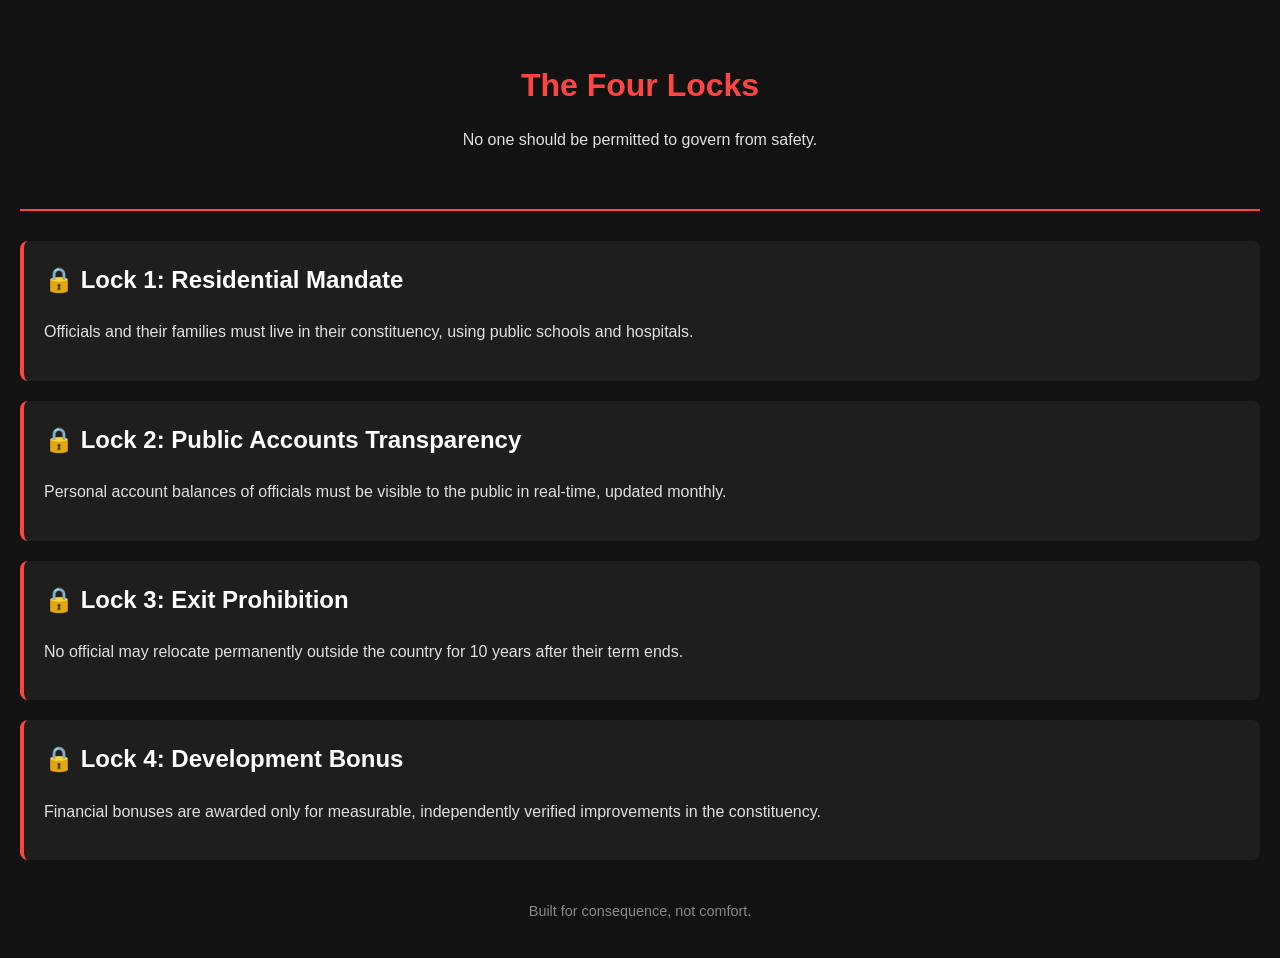
==== index.html @ 411711a0 "Initial commit: Added Four Locks homepage" ====
<!DOCTYPE html>
   <html lang="en">
   <head>
       <meta charset="UTF-8">
       <meta name="viewport" content="width=device-width, initial-scale=1.0">
       <title>The Four Locks | Government Accountability</title>
       <link rel="stylesheet" href="style.css">
   </head>
   <body>
       <header>
           <h1>The Four Locks</h1>
           <p>No one should be permitted to govern from safety.</p>
       </header>
       
       <main>
           <div class="lock">
               <h2>🔒 Lock 1: Residential Mandate</h2>
               <p>Officials and their families must live in their constituency, using public schools and hospitals.</p>
           </div>
           
           <div class="lock">
               <h2>🔒 Lock 2: Public Accounts Transparency</h2>
               <p>Personal account balances of officials must be visible to the public in real-time, updated monthly.</p>
           </div>
           
           <div class="lock">
               <h2>🔒 Lock 3: Exit Prohibition</h2>
               <p>No official may relocate permanently outside the country for 10 years after their term ends.</p>
           </div>
           
           <div class="lock">
               <h2>🔒 Lock 4: Development Bonus</h2>
               <p>Financial bonuses are awarded only for measurable, independently verified improvements in the constituency.</p>
           </div>
       </main>

       <footer>
           <p>Built for consequence, not comfort.</p>
       </footer>
   </body>
   </html>
---- style.css ----
body {
       font-family: Arial, sans-serif;
       background-color: #121212;
       color: #e0e0e0;
       margin: 0;
       padding: 20px;
       line-height: 1.6;
   }
   header {
       text-align: center;
       padding: 40px 0;
       border-bottom: 2px solid #ff4444;
       margin-bottom: 30px;
   }
   h1 {
       color: #ff4444;
       margin: 0;
   }
   .lock {
       background-color: #1e1e1e;
       padding: 20px;
       margin-bottom: 20px;
       border-radius: 8px;
       border-left: 4px solid #ff4444;
   }
   h2 {
       margin-top: 0;
       color: #ffffff;
   }
   footer {
       text-align: center;
       margin-top: 40px;
       color: #888;
       font-size: 0.9em;
   }
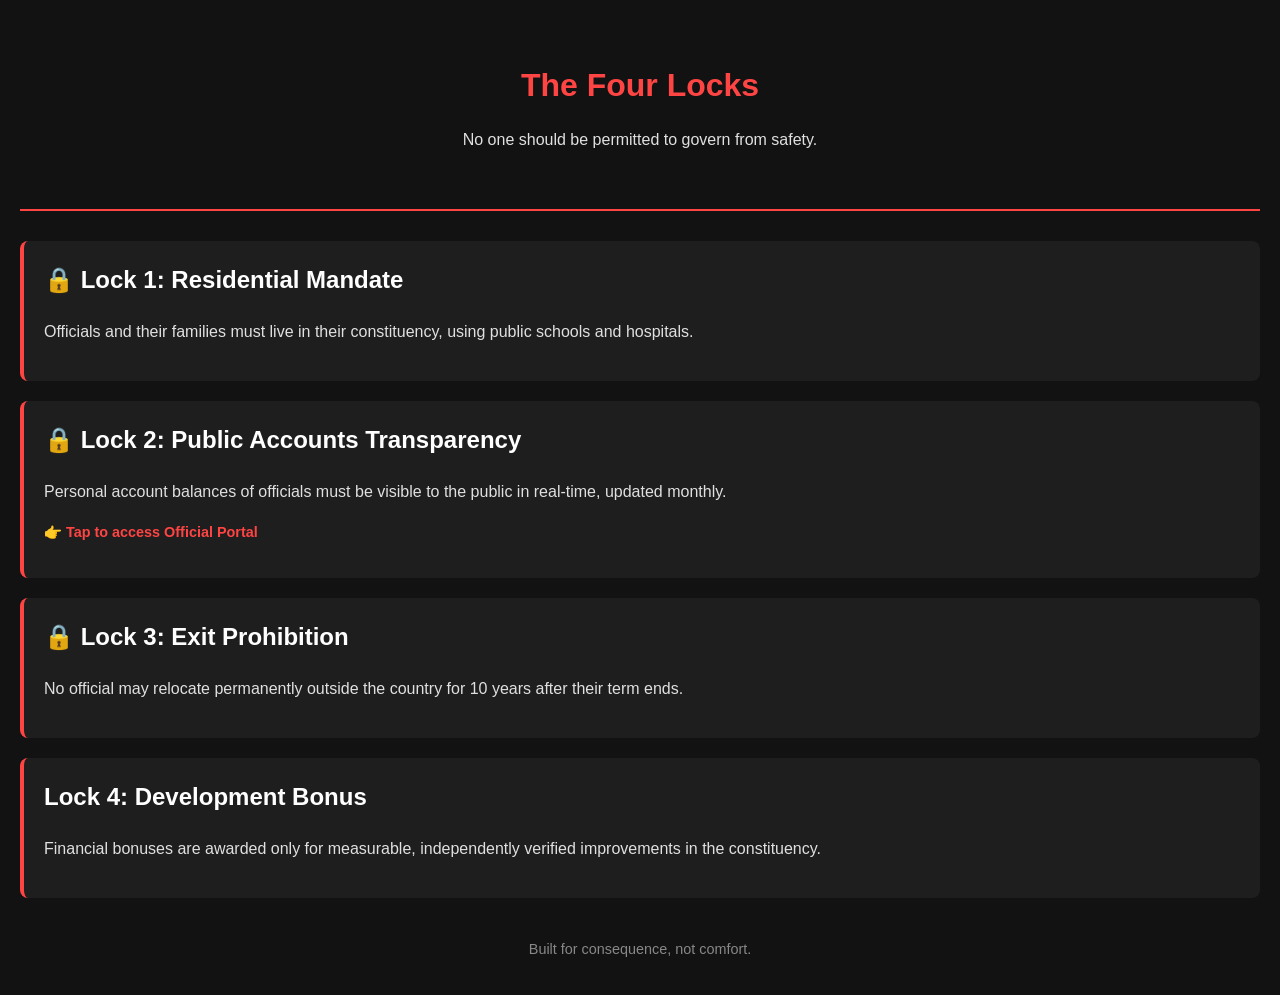
==== commit 41cfce1c: "Added Lock 2 official portal with login and threshold alerts" ====
--- a/index.html
+++ b/index.html
@@ -1,41 +1,42 @@
 <!DOCTYPE html>
-   <html lang="en">
-   <head>
-       <meta charset="UTF-8">
-       <meta name="viewport" content="width=device-width, initial-scale=1.0">
-       <title>The Four Locks | Government Accountability</title>
-       <link rel="stylesheet" href="style.css">
-   </head>
-   <body>
-       <header>
-           <h1>The Four Locks</h1>
-           <p>No one should be permitted to govern from safety.</p>
-       </header>
-       
-       <main>
-           <div class="lock">
-               <h2>🔒 Lock 1: Residential Mandate</h2>
-               <p>Officials and their families must live in their constituency, using public schools and hospitals.</p>
-           </div>
-           
-           <div class="lock">
-               <h2>🔒 Lock 2: Public Accounts Transparency</h2>
-               <p>Personal account balances of officials must be visible to the public in real-time, updated monthly.</p>
-           </div>
-           
-           <div class="lock">
-               <h2>🔒 Lock 3: Exit Prohibition</h2>
-               <p>No official may relocate permanently outside the country for 10 years after their term ends.</p>
-           </div>
-           
-           <div class="lock">
-               <h2>🔒 Lock 4: Development Bonus</h2>
-               <p>Financial bonuses are awarded only for measurable, independently verified improvements in the constituency.</p>
-           </div>
-       </main>
+<html lang="en">
+<head>
+    <meta charset="UTF-8">
+    <meta name="viewport" content="width=device-width, initial-scale=1.0">
+    <title>The Four Locks | Government Accountability</title>
+    <link rel="stylesheet" href="style.css">
+</head>
+<body>
+    <header>
+        <h1>The Four Locks</h1>
+        <p>No one should be permitted to govern from safety.</p>
+    </header>
+    
+    <main>
+        <div class="lock">
+            <h2>🔒 Lock 1: Residential Mandate</h2>
+            <p>Officials and their families must live in their constituency, using public schools and hospitals.</p>
+        </div>
+        
+        <div class="lock clickable" onclick="window.location.href='official-portal.html'">
+            <h2>🔒 Lock 2: Public Accounts Transparency</h2>
+            <p>Personal account balances of officials must be visible to the public in real-time, updated monthly.</p>
+            <p class="click-hint">👉 Tap to access Official Portal</p>
+        </div>
+        
+        <div class="lock">
+            <h2>🔒 Lock 3: Exit Prohibition</h2>
+            <p>No official may relocate permanently outside the country for 10 years after their term ends.</p>
+        </div>
+        
+        <div class="lock">
+            <h2> Lock 4: Development Bonus</h2>
+            <p>Financial bonuses are awarded only for measurable, independently verified improvements in the constituency.</p>
+        </div>
+    </main>
 
-       <footer>
-           <p>Built for consequence, not comfort.</p>
-       </footer>
-   </body>
-   </html>
+    <footer>
+        <p>Built for consequence, not comfort.</p>
+    </footer>
+</body>
+</html>
--- a/style.css
+++ b/style.css
@@ -33,3 +33,132 @@
        color: #888;
        font-size: 0.9em;
    }
+/* Clickable lock styling */
+.clickable {
+    cursor: pointer;
+    transition: transform 0.2s, box-shadow 0.2s;
+}
+
+.clickable:hover {
+    transform: translateY(-2px);
+    box-shadow: 0 4px 12px rgba(255, 68, 68, 0.3);
+}
+
+.clickable:active {
+    transform: translateY(0);
+}
+
+.click-hint {
+    color: #ff4444;
+    font-weight: bold;
+    margin-top: 10px;
+    font-size: 0.9em;
+}
+
+/* Portal page styles */
+.portal-container {
+    max-width: 600px;
+    margin: 0 auto;
+    padding: 20px;
+}
+
+.login-form, .dashboard {
+    background-color: #1e1e1e;
+    padding: 30px;
+    border-radius: 8px;
+    border-left: 4px solid #ff4444;
+    margin-top: 30px;
+}
+
+.form-group {
+    margin-bottom: 20px;
+}
+
+.form-group label {
+    display: block;
+    margin-bottom: 8px;
+    color: #ff4444;
+    font-weight: bold;
+}
+
+.form-group input {
+    width: 100%;
+    padding: 12px;
+    background-color: #121212;
+    border: 1px solid #333;
+    border-radius: 4px;
+    color: #e0e0e0;
+    font-size: 16px;
+}
+
+.btn {
+    background-color: #ff4444;
+    color: white;
+    padding: 12px 24px;
+    border: none;
+    border-radius: 4px;
+    cursor: pointer;
+    font-size: 16px;
+    width: 100%;
+    font-weight: bold;
+}
+
+.btn:hover {
+    background-color: #ff6666;
+}
+
+.account-card {
+    background-color: #121212;
+    padding: 20px;
+    border-radius: 8px;
+    margin-bottom: 20px;
+    border: 1px solid #333;
+}
+
+.account-card h3 {
+    color: #ff4444;
+    margin-top: 0;
+}
+
+.balance-display {
+    font-size: 2em;
+    font-weight: bold;
+    color: #4CAF50;
+    margin: 15px 0;
+}
+
+.threshold-alert {
+    background-color: #ff4444;
+    color: white;
+    padding: 15px;
+    border-radius: 8px;
+    margin: 20px 0;
+    font-weight: bold;
+    text-align: center;
+    animation: pulse 2s infinite;
+}
+
+@keyframes pulse {
+    0%, 100% { opacity: 1; }
+    50% { opacity: 0.7; }
+}
+
+.back-link {
+    display: inline-block;
+    margin-top: 20px;
+    color: #ff4444;
+    text-decoration: none;
+}
+
+.back-link:hover {
+    text-decoration: underline;
+}
+
+.error-message {
+    background-color: #ff4444;
+    color: white;
+    padding: 10px;
+    border-radius: 4px;
+    margin-bottom: 15px;
+    text-align: center;
+}
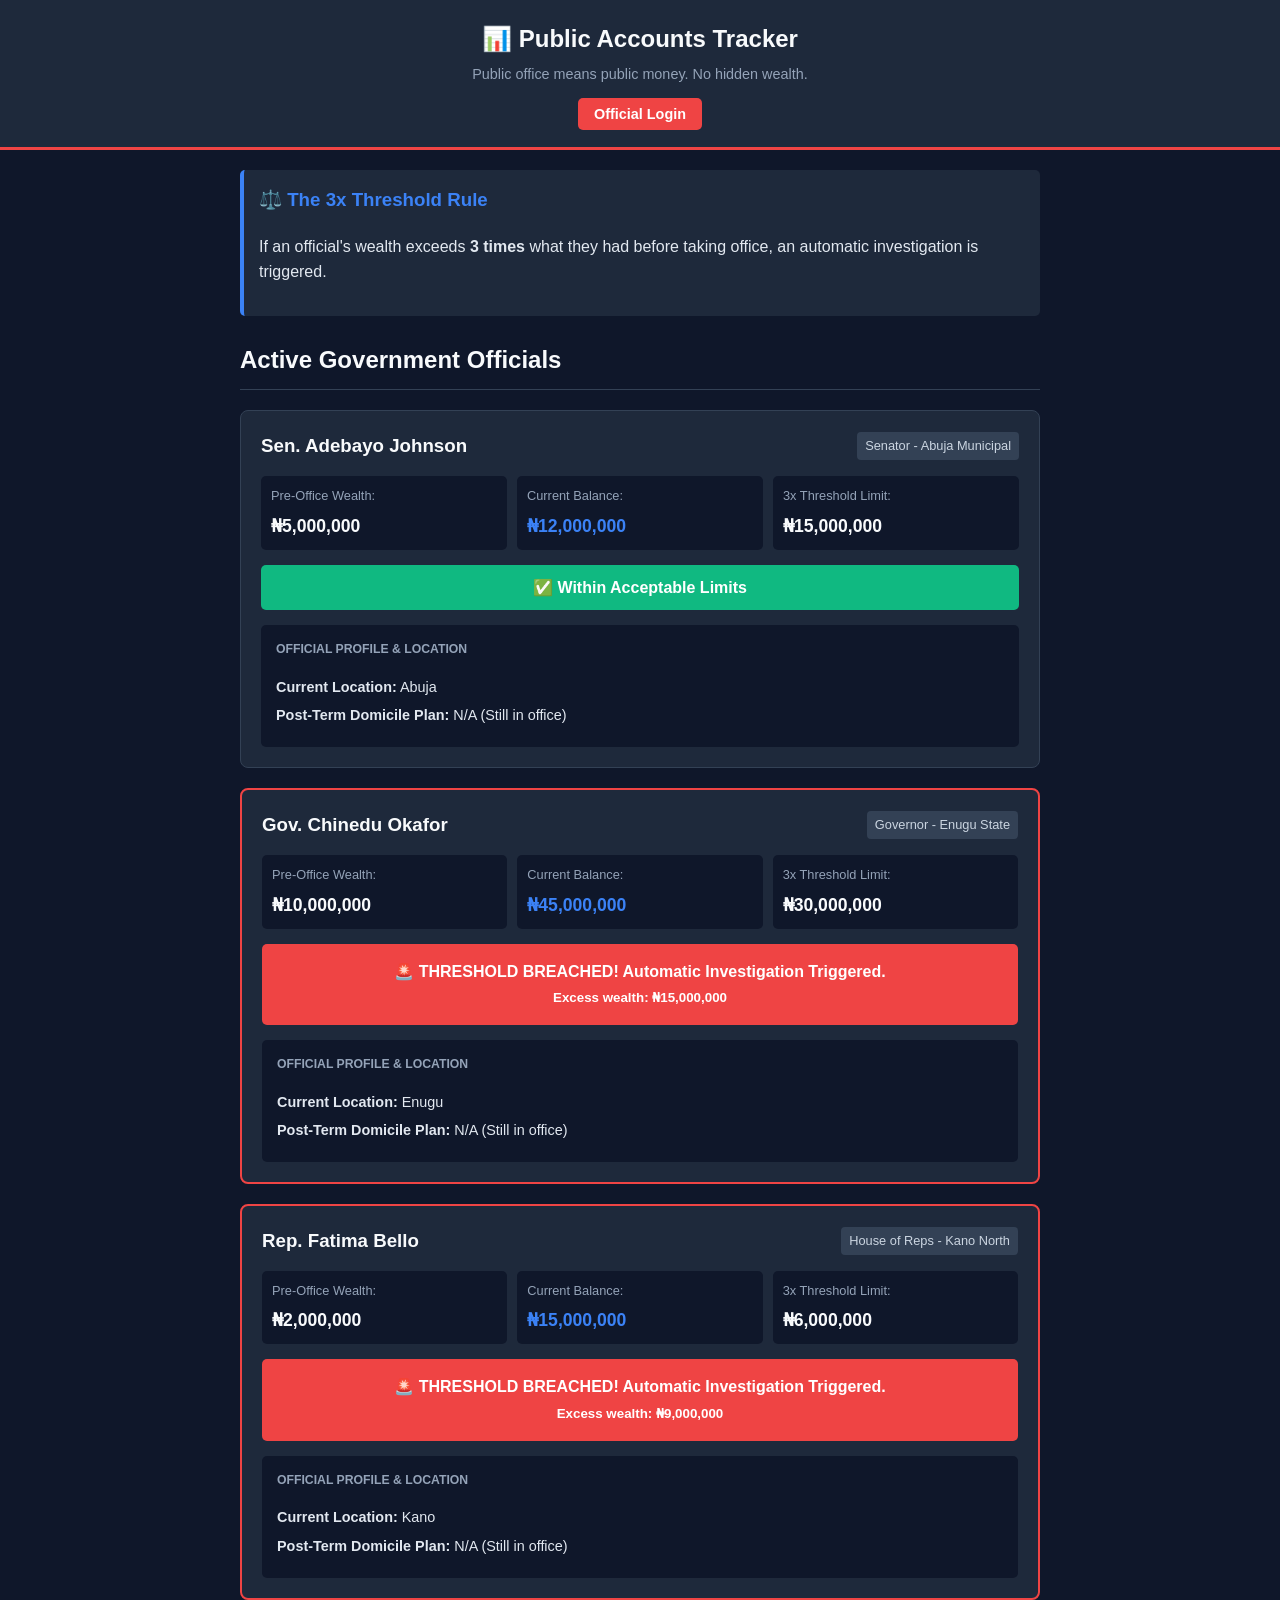
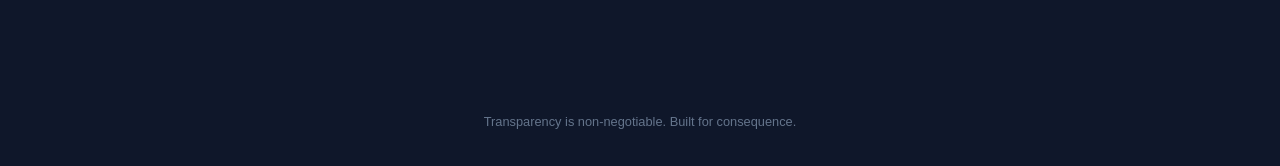
==== commit 7ba4c264: "Rebuilt as Public Financial Accountability Tracker" ====
--- a/index.html
+++ b/index.html
@@ -3,40 +3,32 @@
 <head>
     <meta charset="UTF-8">
     <meta name="viewport" content="width=device-width, initial-scale=1.0">
-    <title>The Four Locks | Government Accountability</title>
+    <title>Public Accounts Tracker | Government Accountability</title>
     <link rel="stylesheet" href="style.css">
 </head>
 <body>
     <header>
-        <h1>The Four Locks</h1>
-        <p>No one should be permitted to govern from safety.</p>
+        <h1>📊 Public Accounts Tracker</h1>
+        <p>Public office means public money. No hidden wealth.</p>
+        <a href="official-login.html" class="official-btn">Official Login</a>
     </header>
-    
+
     <main>
-        <div class="lock">
-            <h2>🔒 Lock 1: Residential Mandate</h2>
-            <p>Officials and their families must live in their constituency, using public schools and hospitals.</p>
+        <div class="info-banner">
+            <h3>⚖️ The 3x Threshold Rule</h3>
+            <p>If an official's wealth exceeds <strong>3 times</strong> what they had before taking office, an automatic investigation is triggered.</p>
         </div>
-        
-        <div class="lock clickable" onclick="window.location.href='official-portal.html'">
-            <h2>🔒 Lock 2: Public Accounts Transparency</h2>
-            <p>Personal account balances of officials must be visible to the public in real-time, updated monthly.</p>
-            <p class="click-hint">👉 Tap to access Official Portal</p>
-        </div>
-        
-        <div class="lock">
-            <h2>🔒 Lock 3: Exit Prohibition</h2>
-            <p>No official may relocate permanently outside the country for 10 years after their term ends.</p>
-        </div>
-        
-        <div class="lock">
-            <h2> Lock 4: Development Bonus</h2>
-            <p>Financial bonuses are awarded only for measurable, independently verified improvements in the constituency.</p>
+
+        <h2>Active Government Officials</h2>
+        <div id="officials-list">
+            <!-- Officials will be loaded here by JavaScript -->
         </div>
     </main>
 
     <footer>
-        <p>Built for consequence, not comfort.</p>
+        <p>Transparency is non-negotiable. Built for consequence.</p>
     </footer>
+
+    <script src="script.js"></script>
 </body>
 </html>
--- a/style.css
+++ b/style.css
@@ -1,164 +1,118 @@
+/* Base Styles */
 body {
-       font-family: Arial, sans-serif;
-       background-color: #121212;
-       color: #e0e0e0;
-       margin: 0;
-       padding: 20px;
-       line-height: 1.6;
-   }
-   header {
-       text-align: center;
-       padding: 40px 0;
-       border-bottom: 2px solid #ff4444;
-       margin-bottom: 30px;
-   }
-   h1 {
-       color: #ff4444;
-       margin: 0;
-   }
-   .lock {
-       background-color: #1e1e1e;
-       padding: 20px;
-       margin-bottom: 20px;
-       border-radius: 8px;
-       border-left: 4px solid #ff4444;
-   }
-   h2 {
-       margin-top: 0;
-       color: #ffffff;
-   }
-   footer {
-       text-align: center;
-       margin-top: 40px;
-       color: #888;
-       font-size: 0.9em;
-   }
-/* Clickable lock styling */
-.clickable {
-    cursor: pointer;
-    transition: transform 0.2s, box-shadow 0.2s;
+    font-family: 'Segoe UI', Tahoma, Geneva, Verdana, sans-serif;
+    background-color: #0f172a; /* Dark navy background */
+    color: #e2e8f0;
+    margin: 0;
+    padding: 0;
+    line-height: 1.6;
 }
 
-.clickable:hover {
-    transform: translateY(-2px);
-    box-shadow: 0 4px 12px rgba(255, 68, 68, 0.3);
+header {
+    background-color: #1e293b;
+    padding: 20px;
+    text-align: center;
+    border-bottom: 3px solid #ef4444; /* Red accent */
 }
 
-.clickable:active {
-    transform: translateY(0);
-}
+header h1 { margin: 0; color: #f8fafc; font-size: 1.5em; }
+header p { margin: 5px 0 15px; color: #94a3b8; font-size: 0.9em; }
 
-.click-hint {
-    color: #ff4444;
+.official-btn {
+    background-color: #ef4444;
+    color: white;
+    padding: 8px 16px;
+    text-decoration: none;
+    border-radius: 5px;
     font-weight: bold;
-    margin-top: 10px;
     font-size: 0.9em;
 }
 
-/* Portal page styles */
-.portal-container {
-    max-width: 600px;
-    margin: 0 auto;
+main { padding: 20px; max-width: 800px; margin: 0 auto; }
+
+h2 { color: #f8fafc; border-bottom: 1px solid #334155; padding-bottom: 10px; }
+
+/* Info Banner */
+.info-banner {
+    background-color: #1e293b;
+    border-left: 4px solid #3b82f6;
+    padding: 15px;
+    border-radius: 5px;
+    margin-bottom: 25px;
+}
+.info-banner h3 { margin-top: 0; color: #3b82f6; }
+
+/* Official Cards */
+.official-card {
+    background-color: #1e293b;
+    border-radius: 8px;
     padding: 20px;
+    margin-bottom: 20px;
+    border: 1px solid #334155;
 }
 
-.login-form, .dashboard {
-    background-color: #1e1e1e;
-    padding: 30px;
-    border-radius: 8px;
-    border-left: 4px solid #ff4444;
-    margin-top: 30px;
+.official-card.breached { border: 2px solid #ef4444; }
+
+.card-header { display: flex; justify-content: space-between; align-items: center; flex-wrap: wrap; margin-bottom: 15px; }
+.card-header h3 { margin: 0; color: #f8fafc; }
+.position-badge { background: #334155; padding: 4px 8px; border-radius: 4px; font-size: 0.8em; color: #cbd5e1; }
+
+.financials { display: grid; grid-template-columns: 1fr; gap: 10px; margin-bottom: 15px; }
+@media (min-width: 600px) { .financials { grid-template-columns: repeat(3, 1fr); } }
+
+.fin-item { background: #0f172a; padding: 10px; border-radius: 5px; }
+.fin-item .label { display: block; font-size: 0.8em; color: #94a3b8; margin-bottom: 5px; }
+.fin-item .value { font-weight: bold; font-size: 1.1em; color: #f8fafc; }
+.fin-item .value.highlight { color: #3b82f6; }
+
+/* Alerts */
+.alarm-box {
+    background-color: #ef4444;
+    color: white;
+    padding: 15px;
+    border-radius: 5px;
+    font-weight: bold;
+    text-align: center;
+    margin-bottom: 15px;
+    animation: pulse 2s infinite;
+}
+@keyframes pulse { 0% { opacity: 1; } 50% { opacity: 0.8; } 100% { opacity: 1; } }
+
+.status-box {
+    background-color: #10b981;
+    color: white;
+    padding: 10px;
+    border-radius: 5px;
+    text-align: center;
+    font-weight: bold;
+    margin-bottom: 15px;
 }
 
-.form-group {
-    margin-bottom: 20px;
-}
+.profile-info { background: #0f172a; padding: 15px; border-radius: 5px; font-size: 0.9em; }
+.profile-info h4 { margin-top: 0; color: #94a3b8; font-size: 0.85em; text-transform: uppercase; }
+.profile-info p { margin: 5px 0; }
 
-.form-group label {
-    display: block;
-    margin-bottom: 8px;
-    color: #ff4444;
-    font-weight: bold;
-}
+/* Login Page Styles */
+.login-container { max-width: 500px; }
+.login-box, .dashboard-box { background: #1e293b; padding: 25px; border-radius: 8px; border: 1px solid #334155; }
+.input-group { margin-bottom: 15px; }
+.input-group label { display: block; margin-bottom: 5px; color: #94a3b8; font-size: 0.9em; }
+.input-group input { width: 100%; padding: 12px; background: #0f172a; border: 1px solid #334155; color: white; border-radius: 5px; box-sizing: border-box; }
 
-.form-group input {
-    width: 100%;
-    padding: 12px;
-    background-color: #121212;
-    border: 1px solid #333;
-    border-radius: 4px;
-    color: #e0e0e0;
-    font-size: 16px;
-}
+.btn-primary { width: 100%; padding: 12px; background: #ef4444; color: white; border: none; border-radius: 5px; font-weight: bold; cursor: pointer; margin-top: 10px; }
+.btn-secondary { width: 100%; padding: 12px; background: #334155; color: white; border: none; border-radius: 5px; font-weight: bold; cursor: pointer; margin-top: 20px; }
 
-.btn {
-    background-color: #ff4444;
-    color: white;
-    padding: 12px 24px;
-    border: none;
-    border-radius: 4px;
-    cursor: pointer;
-    font-size: 16px;
-    width: 100%;
-    font-weight: bold;
-}
+.error-msg { background: #ef4444; color: white; padding: 10px; border-radius: 5px; text-align: center; margin-bottom: 15px; display: none; }
+.demo-creds { background: #0f172a; padding: 10px; border-radius: 5px; font-size: 0.85em; margin-top: 20px; color: #94a3b8; }
+.demo-creds code { color: #3b82f6; background: #1e293b; padding: 2px 5px; border-radius: 3px; }
+.back-link { display: block; text-align: center; margin-top: 15px; color: #3b82f6; text-decoration: none; }
 
-.btn:hover {
-    background-color: #ff6666;
-}
+/* Dashboard Stats */
+.stat-grid { display: grid; grid-template-columns: 1fr; gap: 10px; margin-top: 20px; }
+@media (min-width: 600px) { .stat-grid { grid-template-columns: repeat(3, 1fr); } }
+.stat-card { background: #0f172a; padding: 15px; border-radius: 5px; text-align: center; }
+.stat-label { display: block; font-size: 0.8em; color: #94a3b8; margin-bottom: 5px; }
+.stat-value { display: block; font-size: 1.2em; font-weight: bold; color: #f8fafc; }
+.subtitle { color: #94a3b8; margin-top: -10px; margin-bottom: 20px; }
 
-.account-card {
-    background-color: #121212;
-    padding: 20px;
-    border-radius: 8px;
-    margin-bottom: 20px;
-    border: 1px solid #333;
-}
-
-.account-card h3 {
-    color: #ff4444;
-    margin-top: 0;
-}
-
-.balance-display {
-    font-size: 2em;
-    font-weight: bold;
-    color: #4CAF50;
-    margin: 15px 0;
-}
-
-.threshold-alert {
-    background-color: #ff4444;
-    color: white;
-    padding: 15px;
-    border-radius: 8px;
-    margin: 20px 0;
-    font-weight: bold;
-    text-align: center;
-    animation: pulse 2s infinite;
-}
-
-@keyframes pulse {
-    0%, 100% { opacity: 1; }
-    50% { opacity: 0.7; }
-}
-
-.back-link {
-    display: inline-block;
-    margin-top: 20px;
-    color: #ff4444;
-    text-decoration: none;
-}
-
-.back-link:hover {
-    text-decoration: underline;
-}
-
-.error-message {
-    background-color: #ff4444;
-    color: white;
-    padding: 10px;
-    border-radius: 4px;
-    margin-bottom: 15px;
-    text-align: center;
-}
+footer { text-align: center; padding: 20px; color: #64748b; font-size: 0.8em; margin-top: 40px; }
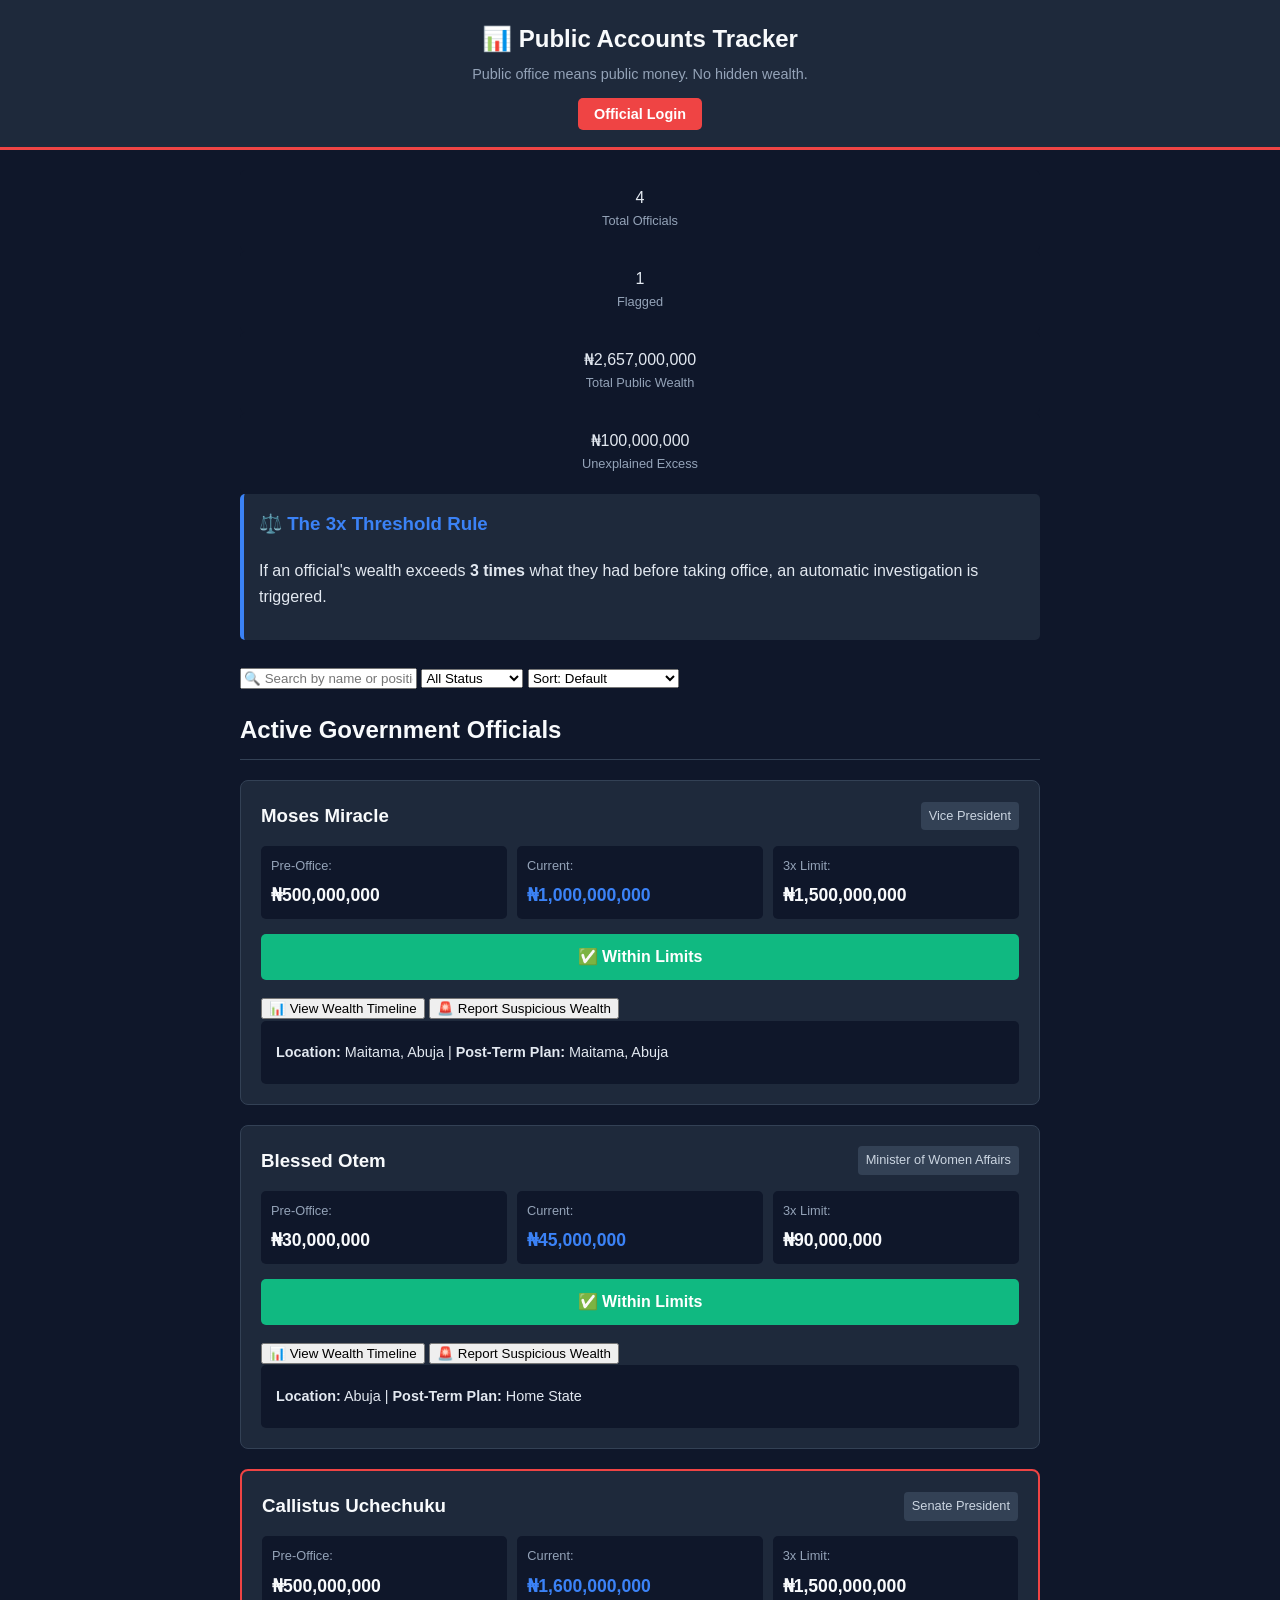
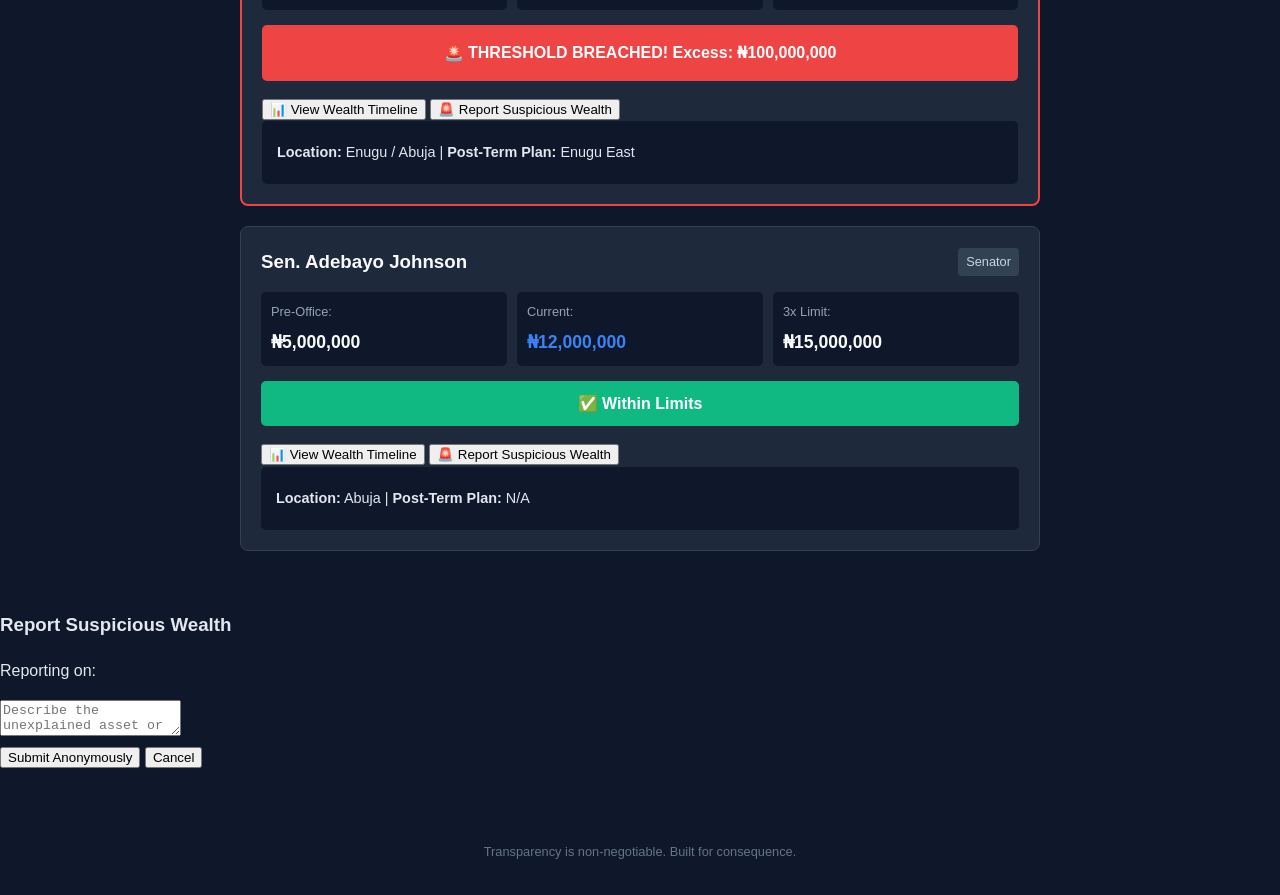
==== commit 9b48bd60: "Added Search, Stats, Timeline, Reports, and Sorting" ====
--- a/index.html
+++ b/index.html
@@ -3,7 +3,7 @@
 <head>
     <meta charset="UTF-8">
     <meta name="viewport" content="width=device-width, initial-scale=1.0">
-    <title>Public Accounts Tracker | Government Accountability</title>
+    <title>Public Accounts Tracker</title>
     <link rel="stylesheet" href="style.css">
 </head>
 <body>
@@ -14,21 +14,52 @@
     </header>
 
     <main>
+        <!-- FEATURE 2: Statistics Dashboard -->
+        <div class="stats-dashboard">
+            <div class="stat-card"><span class="stat-num" id="stat-total">0</span><span class="stat-label">Total Officials</span></div>
+            <div class="stat-card flagged"><span class="stat-num" id="stat-flagged">0</span><span class="stat-label">Flagged</span></div>
+            <div class="stat-card"><span class="stat-num" id="stat-wealth">₦0</span><span class="stat-label">Total Public Wealth</span></div>
+            <div class="stat-card excess"><span class="stat-num" id="stat-excess">₦0</span><span class="stat-label">Unexplained Excess</span></div>
+        </div>
+
         <div class="info-banner">
             <h3>⚖️ The 3x Threshold Rule</h3>
             <p>If an official's wealth exceeds <strong>3 times</strong> what they had before taking office, an automatic investigation is triggered.</p>
         </div>
 
+        <!-- FEATURE 1 & 5: Search, Filter, and Sort -->
+        <div class="controls-bar">
+            <input type="text" id="searchInput" placeholder="🔍 Search by name or position...">
+            <select id="filterStatus">
+                <option value="all">All Status</option>
+                <option value="flagged">Flagged Only</option>
+                <option value="clean">Clean Only</option>
+            </select>
+            <select id="sortStatus">
+                <option value="default">Sort: Default</option>
+                <option value="highest-balance">Sort: Highest Balance</option>
+                <option value="highest-excess">Sort: Biggest Excess</option>
+            </select>
+        </div>
+
         <h2>Active Government Officials</h2>
-        <div id="officials-list">
-            <!-- Officials will be loaded here by JavaScript -->
-        </div>
+        <div id="officials-list"></div>
     </main>
 
-    <footer>
-        <p>Transparency is non-negotiable. Built for consequence.</p>
-    </footer>
+    <!-- FEATURE 4: Report Modal -->
+    <div id="reportModal" class="modal">
+        <div class="modal-content">
+            <h3>Report Suspicious Wealth</h3>
+            <p>Reporting on: <strong id="reportTarget"></strong></p>
+            <textarea id="reportDetails" placeholder="Describe the unexplained asset or suspicious activity..."></textarea>
+            <div class="modal-actions">
+                <button class="btn-action" onclick="submitReport()">Submit Anonymously</button>
+                <button class="btn-action cancel" onclick="closeReportModal()">Cancel</button>
+            </div>
+        </div>
+    </div>
 
+    <footer><p>Transparency is non-negotiable. Built for consequence.</p></footer>
     <script src="script.js"></script>
 </body>
 </html>
